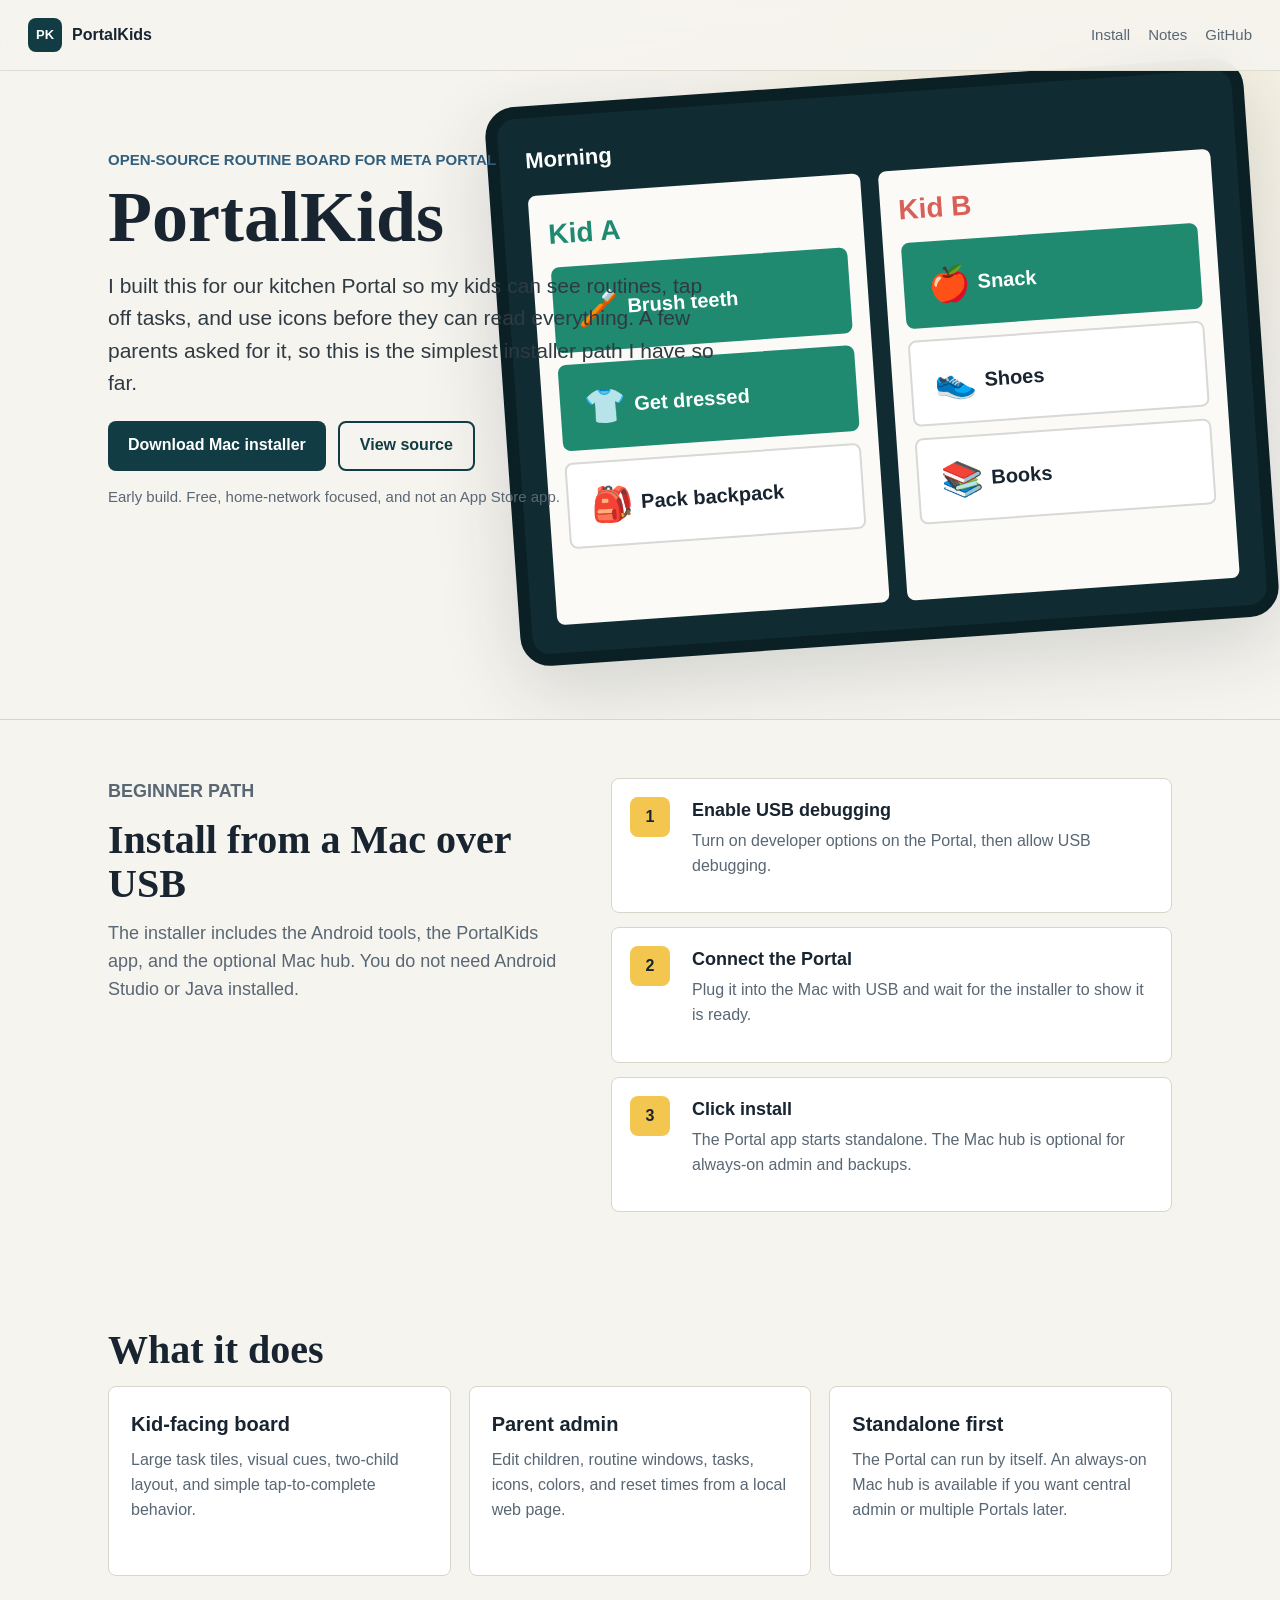
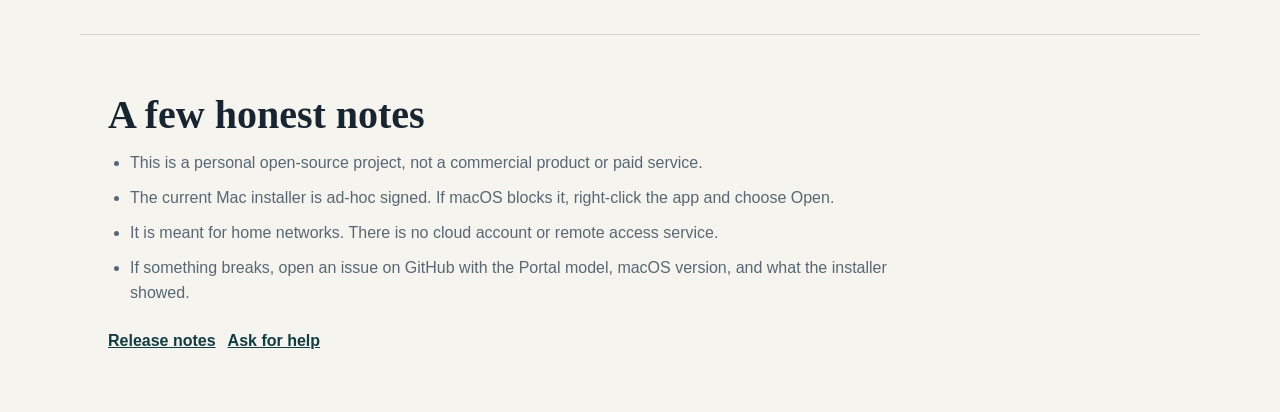
==== docs/index.html @ aeb98698 "Add public landing page and release packaging" ====
<!doctype html>
<html lang="en">
  <head>
    <meta charset="utf-8">
    <meta name="viewport" content="width=device-width, initial-scale=1">
    <title>PortalKids</title>
    <meta name="description" content="A simple routine board for Meta Portal devices, with a Mac installer for non-technical families.">
    <meta property="og:title" content="PortalKids">
    <meta property="og:description" content="A small open-source routine board for Meta Portal devices.">
    <meta property="og:type" content="website">
    <meta property="og:url" content="https://davidedicillo.github.io/PortalKids/">
    <link rel="stylesheet" href="styles.css">
  </head>
  <body>
    <header class="site-header" aria-label="PortalKids">
      <a class="brand" href="#top" aria-label="PortalKids home">
        <span class="brand-mark" aria-hidden="true">PK</span>
        <span>PortalKids</span>
      </a>
      <nav aria-label="Main navigation">
        <a href="#install">Install</a>
        <a href="#questions">Notes</a>
        <a href="https://github.com/davidedicillo/PortalKids">GitHub</a>
      </nav>
    </header>

    <main id="top">
      <section class="hero" aria-labelledby="hero-title">
        <div class="routine-scene" aria-hidden="true">
          <div class="portal-frame">
            <div class="portal-topbar">
              <span>Morning</span>
            </div>
            <div class="kid-board">
              <div class="kid-column kid-a">
                <div class="kid-name">Kid A</div>
                <div class="task done"><span>🪥</span><strong>Brush teeth</strong></div>
                <div class="task done"><span>👕</span><strong>Get dressed</strong></div>
                <div class="task"><span>🎒</span><strong>Pack backpack</strong></div>
              </div>
              <div class="kid-column kid-b">
                <div class="kid-name">Kid B</div>
                <div class="task done"><span>🍎</span><strong>Snack</strong></div>
                <div class="task"><span>👟</span><strong>Shoes</strong></div>
                <div class="task"><span>📚</span><strong>Books</strong></div>
              </div>
            </div>
          </div>
        </div>

        <div class="hero-copy">
          <p class="eyebrow">Open-source routine board for Meta Portal</p>
          <h1 id="hero-title">PortalKids</h1>
          <p class="lede">
            I built this for our kitchen Portal so my kids can see routines, tap off tasks, and use icons before they can read everything.
            A few parents asked for it, so this is the simplest installer path I have so far.
          </p>
          <div class="hero-actions" aria-label="Download and source links">
            <a class="button primary" href="https://github.com/davidedicillo/PortalKids/releases/latest/download/PortalKids-Installer-Mac.zip">Download Mac installer</a>
            <a class="button secondary" href="https://github.com/davidedicillo/PortalKids">View source</a>
          </div>
          <p class="small-note">Early build. Free, home-network focused, and not an App Store app.</p>
        </div>
      </section>

      <section class="download-panel" id="install" aria-labelledby="install-title">
        <div>
          <p class="eyebrow">Beginner path</p>
          <h2 id="install-title">Install from a Mac over USB</h2>
          <p>
            The installer includes the Android tools, the PortalKids app, and the optional Mac hub. You do not need Android Studio or Java installed.
          </p>
        </div>
        <ol class="steps">
          <li>
            <span class="step-icon">1</span>
            <div>
              <strong>Enable USB debugging</strong>
              <p>Turn on developer options on the Portal, then allow USB debugging.</p>
            </div>
          </li>
          <li>
            <span class="step-icon">2</span>
            <div>
              <strong>Connect the Portal</strong>
              <p>Plug it into the Mac with USB and wait for the installer to show it is ready.</p>
            </div>
          </li>
          <li>
            <span class="step-icon">3</span>
            <div>
              <strong>Click install</strong>
              <p>The Portal app starts standalone. The Mac hub is optional for always-on admin and backups.</p>
            </div>
          </li>
        </ol>
      </section>

      <section class="plain-section" aria-labelledby="what-title">
        <h2 id="what-title">What it does</h2>
        <div class="feature-grid">
          <article>
            <h3>Kid-facing board</h3>
            <p>Large task tiles, visual cues, two-child layout, and simple tap-to-complete behavior.</p>
          </article>
          <article>
            <h3>Parent admin</h3>
            <p>Edit children, routine windows, tasks, icons, colors, and reset times from a local web page.</p>
          </article>
          <article>
            <h3>Standalone first</h3>
            <p>The Portal can run by itself. An always-on Mac hub is available if you want central admin or multiple Portals later.</p>
          </article>
        </div>
      </section>

      <section class="note-section" id="questions" aria-labelledby="notes-title">
        <h2 id="notes-title">A few honest notes</h2>
        <ul>
          <li>This is a personal open-source project, not a commercial product or paid service.</li>
          <li>The current Mac installer is ad-hoc signed. If macOS blocks it, right-click the app and choose Open.</li>
          <li>It is meant for home networks. There is no cloud account or remote access service.</li>
          <li>If something breaks, open an issue on GitHub with the Portal model, macOS version, and what the installer showed.</li>
        </ul>
        <div class="footer-actions">
          <a class="text-link" href="https://github.com/davidedicillo/PortalKids/releases/latest">Release notes</a>
          <a class="text-link" href="https://github.com/davidedicillo/PortalKids/issues">Ask for help</a>
        </div>
      </section>
    </main>
  </body>
</html>
---- docs/styles.css ----
:root {
  color-scheme: light;
  --ink: #182430;
  --muted: #596774;
  --paper: #f6f4ee;
  --surface: #ffffff;
  --line: #d9d5ca;
  --teal: #1f8a70;
  --deep-teal: #113c43;
  --coral: #d95f59;
  --blue: #315f7d;
  --yellow: #f3c74f;
  --shadow: 0 24px 80px rgba(24, 36, 48, 0.16);
}

* {
  box-sizing: border-box;
}

html {
  scroll-behavior: smooth;
}

body {
  margin: 0;
  background: var(--paper);
  color: var(--ink);
  font-family: Avenir Next, Avenir, Trebuchet MS, sans-serif;
  line-height: 1.55;
}

a {
  color: inherit;
}

.site-header {
  position: fixed;
  z-index: 20;
  top: 0;
  left: 0;
  right: 0;
  display: flex;
  align-items: center;
  justify-content: space-between;
  gap: 24px;
  padding: 18px 28px;
  background: rgba(246, 244, 238, 0.92);
  border-bottom: 1px solid rgba(217, 213, 202, 0.78);
  backdrop-filter: blur(16px);
}

.brand,
nav {
  display: flex;
  align-items: center;
}

.brand {
  gap: 10px;
  text-decoration: none;
  font-weight: 800;
}

.brand-mark {
  display: grid;
  width: 34px;
  height: 34px;
  place-items: center;
  border-radius: 8px;
  background: var(--deep-teal);
  color: white;
  font-size: 13px;
}

nav {
  gap: 18px;
  color: var(--muted);
  font-size: 15px;
}

nav a {
  text-decoration: none;
}

nav a:hover {
  color: var(--ink);
}

.hero {
  position: relative;
  min-height: 720px;
  overflow: hidden;
  padding: 148px 28px 72px;
  border-bottom: 1px solid var(--line);
  background:
    linear-gradient(90deg, rgba(246, 244, 238, 0.96), rgba(246, 244, 238, 0.78) 52%, rgba(246, 244, 238, 0.28)),
    radial-gradient(circle at 80% 10%, rgba(243, 199, 79, 0.22), transparent 34%),
    var(--paper);
}

.routine-scene {
  position: absolute;
  inset: 82px 18px auto auto;
  width: min(760px, 64vw);
  height: 560px;
  transform: rotate(-4deg);
  pointer-events: none;
}

.portal-frame {
  height: 100%;
  padding: 26px;
  background: #102c32;
  border: 12px solid #0b2024;
  border-radius: 30px;
  box-shadow: var(--shadow);
}

.portal-topbar {
  display: flex;
  justify-content: space-between;
  color: white;
  font-weight: 800;
  font-size: 22px;
  margin-bottom: 18px;
}

.kid-board {
  display: grid;
  grid-template-columns: 1fr 1fr;
  gap: 18px;
  height: calc(100% - 54px);
}

.kid-column {
  display: flex;
  flex-direction: column;
  gap: 12px;
  min-width: 0;
  padding: 18px;
  background: #fbfaf7;
  border-radius: 8px;
}

.kid-name {
  font-size: 28px;
  font-weight: 900;
}

.kid-a .kid-name {
  color: var(--teal);
}

.kid-b .kid-name {
  color: var(--coral);
}

.task {
  display: grid;
  grid-template-columns: 58px 1fr;
  align-items: center;
  min-height: 86px;
  padding: 10px 14px;
  border: 2px solid #d7d9d6;
  border-radius: 8px;
  background: white;
  font-size: 20px;
}

.task span {
  font-size: 34px;
  text-align: center;
}

.task.done {
  background: var(--teal);
  border-color: var(--teal);
  color: white;
}

.hero-copy,
.download-panel,
.plain-section,
.note-section {
  position: relative;
  z-index: 2;
  max-width: 1120px;
  margin: 0 auto;
}

.hero-copy {
  max-width: 650px;
  margin-left: max(28px, calc((100vw - 1120px) / 2));
}

.eyebrow {
  margin: 0 0 12px;
  color: var(--blue);
  font-size: 15px;
  font-weight: 900;
  text-transform: uppercase;
}

h1,
h2,
h3,
p {
  margin-top: 0;
}

h1 {
  margin-bottom: 18px;
  font-family: Georgia, Charter, Cambria, serif;
  font-size: 72px;
  line-height: 0.95;
  font-weight: 700;
}

h2 {
  margin-bottom: 14px;
  font-family: Georgia, Charter, Cambria, serif;
  font-size: 40px;
  line-height: 1.1;
}

h3 {
  margin-bottom: 8px;
  font-size: 20px;
}

.lede {
  max-width: 620px;
  color: #2f3a43;
  font-size: 21px;
}

.small-note {
  margin: 14px 0 0;
  color: var(--muted);
  font-size: 15px;
}

.hero-actions,
.footer-actions {
  display: flex;
  flex-wrap: wrap;
  gap: 12px;
  align-items: center;
}

.button {
  display: inline-flex;
  align-items: center;
  min-height: 50px;
  padding: 0 20px;
  border-radius: 8px;
  font-weight: 800;
  text-decoration: none;
}

.button.primary {
  background: var(--deep-teal);
  color: white;
}

.button.primary:hover {
  background: #0d3036;
}

.button.secondary {
  border: 2px solid var(--deep-teal);
  color: var(--deep-teal);
}

.button.secondary:hover {
  background: rgba(17, 60, 67, 0.08);
}

.download-panel {
  display: grid;
  grid-template-columns: 0.9fr 1.1fr;
  gap: 44px;
  padding: 58px 28px;
}

.download-panel > div > p,
.plain-section > p {
  color: var(--muted);
  font-size: 18px;
}

.steps {
  display: grid;
  gap: 14px;
  margin: 0;
  padding: 0;
  list-style: none;
}

.steps li {
  display: grid;
  grid-template-columns: 48px 1fr;
  gap: 14px;
  align-items: start;
  min-height: 112px;
  padding: 18px;
  background: var(--surface);
  border: 1px solid var(--line);
  border-radius: 8px;
}

.step-icon {
  display: grid;
  width: 40px;
  height: 40px;
  place-items: center;
  border-radius: 8px;
  background: var(--yellow);
  color: var(--ink);
  font-weight: 900;
}

.steps strong {
  display: block;
  margin-bottom: 4px;
  font-size: 18px;
}

.steps p,
.feature-grid p,
.note-section li {
  color: var(--muted);
}

.plain-section,
.note-section {
  padding: 58px 28px;
}

.feature-grid {
  display: grid;
  grid-template-columns: repeat(3, minmax(0, 1fr));
  gap: 18px;
}

.feature-grid article {
  min-height: 190px;
  padding: 22px;
  background: var(--surface);
  border: 1px solid var(--line);
  border-radius: 8px;
}

.note-section {
  border-top: 1px solid var(--line);
}

.note-section ul {
  max-width: 820px;
  margin: 0 0 24px;
  padding-left: 22px;
}

.note-section li + li {
  margin-top: 10px;
}

.text-link {
  color: var(--deep-teal);
  font-weight: 800;
}

@media (max-width: 920px) {
  .site-header {
    align-items: flex-start;
    flex-direction: column;
    gap: 10px;
  }

  .hero {
    min-height: 780px;
    padding-top: 146px;
    background:
      linear-gradient(180deg, rgba(246, 244, 238, 0.98), rgba(246, 244, 238, 0.88) 56%, rgba(246, 244, 238, 0.48)),
      var(--paper);
  }

  .routine-scene {
    inset: auto -90px 28px auto;
    width: 720px;
    height: 420px;
    opacity: 0.72;
  }

  .hero-copy {
    margin: 0 auto;
  }

  h1 {
    font-size: 56px;
  }

  h2 {
    font-size: 34px;
  }

  .download-panel,
  .feature-grid {
    grid-template-columns: 1fr;
  }
}

@media (max-width: 560px) {
  .site-header {
    position: static;
  }

  nav {
    width: 100%;
    justify-content: space-between;
  }

  .hero {
    min-height: 720px;
    padding: 42px 20px 46px;
  }

  .routine-scene {
    right: -160px;
    bottom: 8px;
    width: 640px;
    height: 360px;
    opacity: 0.46;
  }

  .portal-frame {
    padding: 18px;
    border-width: 8px;
  }

  .portal-topbar {
    font-size: 18px;
  }

  .kid-column {
    padding: 12px;
  }

  .task {
    grid-template-columns: 44px 1fr;
    min-height: 68px;
    font-size: 17px;
  }

  .task span {
    font-size: 26px;
  }

  h1 {
    font-size: 46px;
  }

  .lede {
    font-size: 18px;
  }

  .hero-actions,
  .button {
    width: 100%;
  }

  .button {
    justify-content: center;
  }

  .download-panel,
  .plain-section,
  .note-section {
    padding: 44px 20px;
  }
}
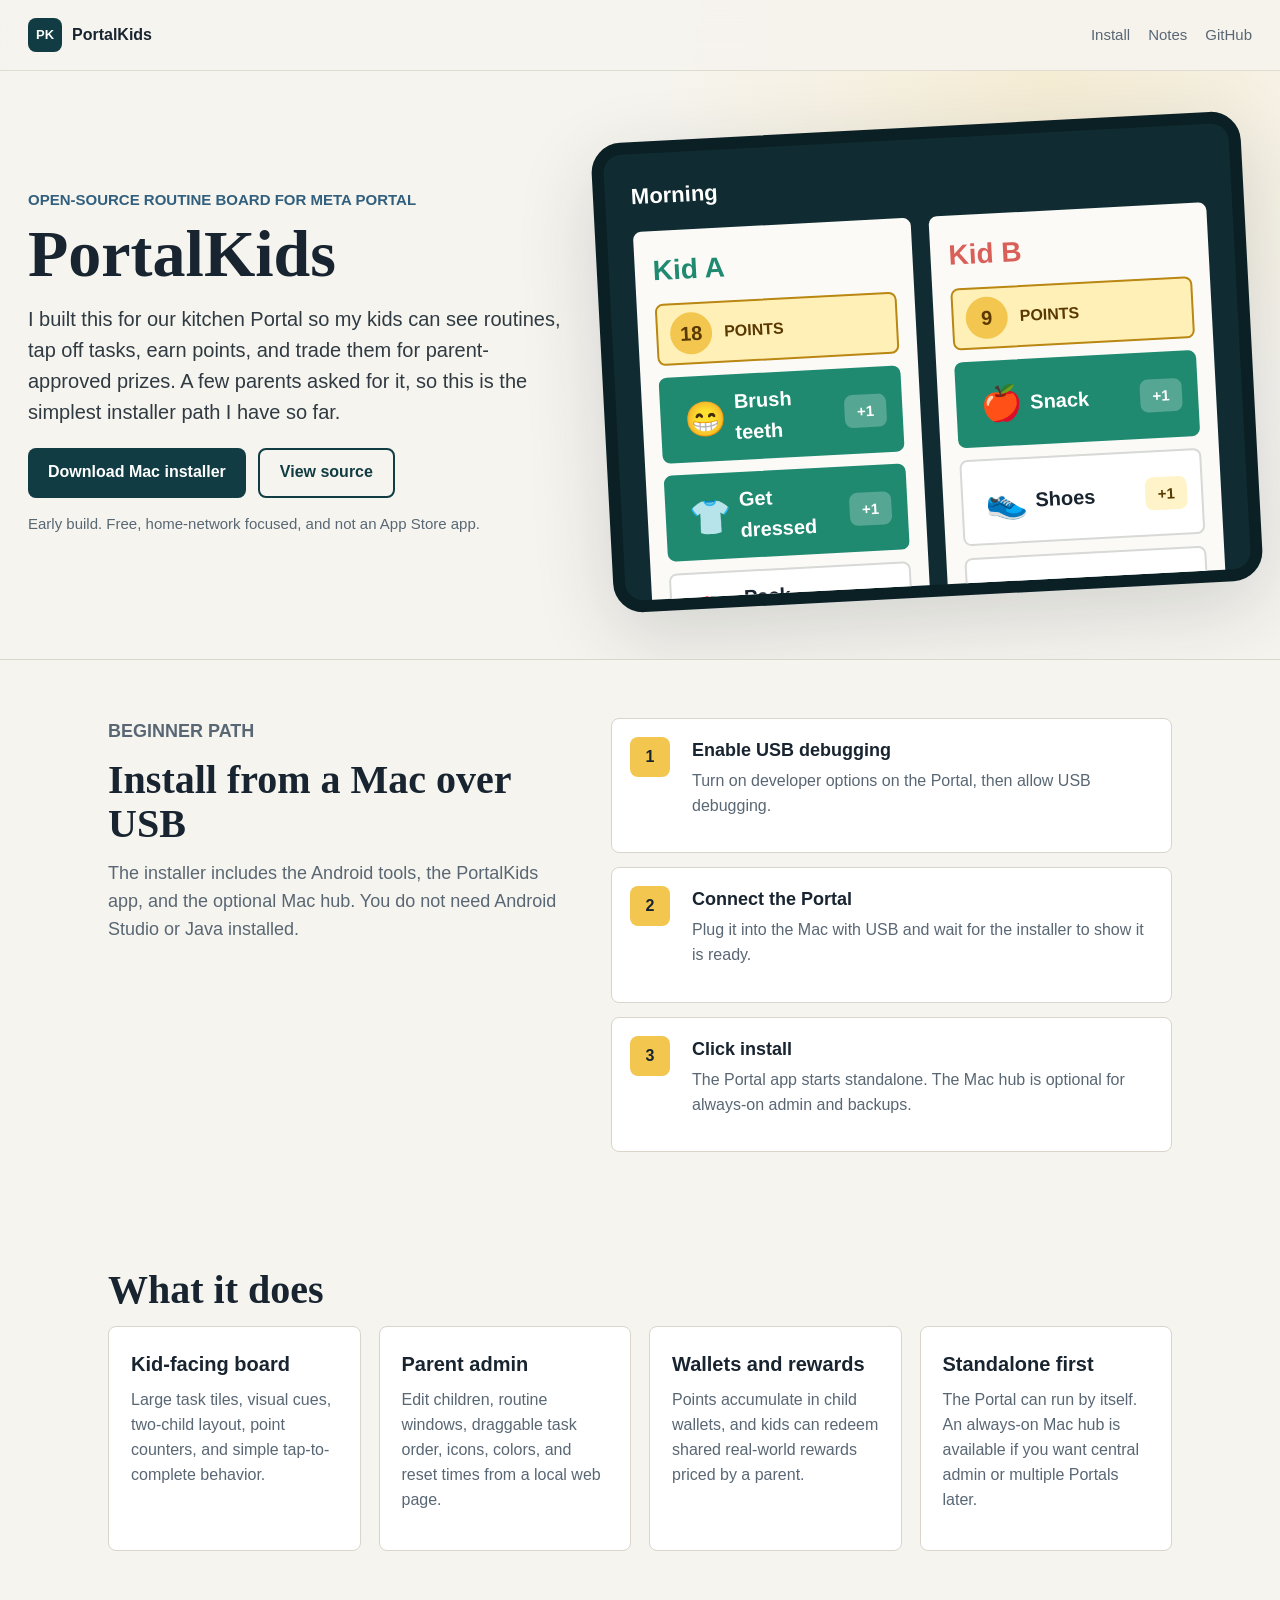
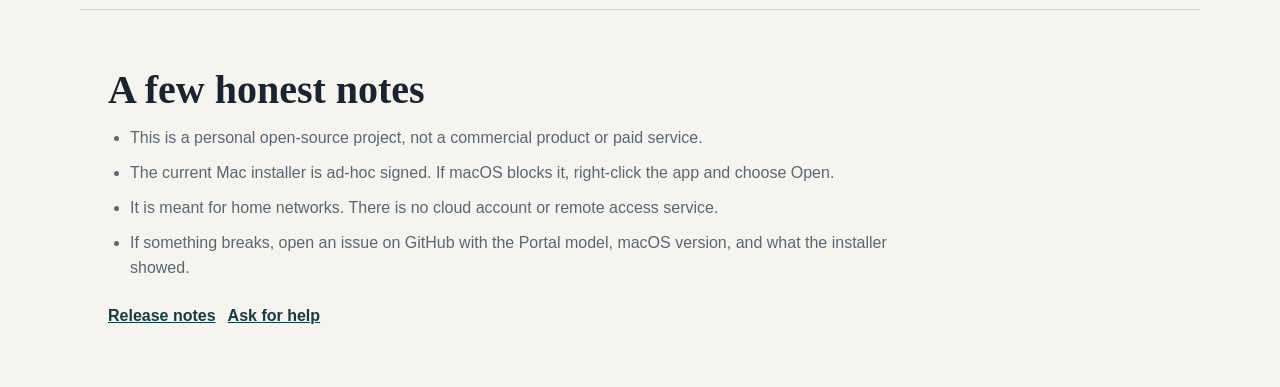
==== commit 1f7b5b4a: "Add wallets rewards and task ordering" ====
--- a/docs/index.html
+++ b/docs/index.html
@@ -4,9 +4,9 @@
     <meta charset="utf-8">
     <meta name="viewport" content="width=device-width, initial-scale=1">
     <title>PortalKids</title>
-    <meta name="description" content="A simple routine board for Meta Portal devices, with a Mac installer for non-technical families.">
+    <meta name="description" content="A routine board for Meta Portal devices with persistent kid point wallets, rewards, and a Mac installer for non-technical families.">
     <meta property="og:title" content="PortalKids">
-    <meta property="og:description" content="A small open-source routine board for Meta Portal devices.">
+    <meta property="og:description" content="A small open-source routine board for Meta Portal devices with kid point wallets and rewards.">
     <meta property="og:type" content="website">
     <meta property="og:url" content="https://davidedicillo.github.io/PortalKids/">
     <link rel="stylesheet" href="styles.css">
@@ -34,15 +34,17 @@
             <div class="kid-board">
               <div class="kid-column kid-a">
                 <div class="kid-name">Kid A</div>
-                <div class="task done"><span>🪥</span><strong>Brush teeth</strong></div>
-                <div class="task done"><span>👕</span><strong>Get dressed</strong></div>
-                <div class="task"><span>🎒</span><strong>Pack backpack</strong></div>
+                <div class="wallet-pill"><span>18</span><strong>points</strong></div>
+                <div class="task done"><span>😁</span><strong>Brush teeth</strong><small>+1</small></div>
+                <div class="task done"><span>👕</span><strong>Get dressed</strong><small>+1</small></div>
+                <div class="task"><span>🎒</span><strong>Pack backpack</strong><small>+2</small></div>
               </div>
               <div class="kid-column kid-b">
                 <div class="kid-name">Kid B</div>
-                <div class="task done"><span>🍎</span><strong>Snack</strong></div>
-                <div class="task"><span>👟</span><strong>Shoes</strong></div>
-                <div class="task"><span>📚</span><strong>Books</strong></div>
+                <div class="wallet-pill"><span>9</span><strong>points</strong></div>
+                <div class="task done"><span>🍎</span><strong>Snack</strong><small>+1</small></div>
+                <div class="task"><span>👟</span><strong>Shoes</strong><small>+1</small></div>
+                <div class="task repeat"><span>📚</span><strong>Books</strong><small>- 2 +</small></div>
               </div>
             </div>
           </div>
@@ -52,7 +54,7 @@
           <p class="eyebrow">Open-source routine board for Meta Portal</p>
           <h1 id="hero-title">PortalKids</h1>
           <p class="lede">
-            I built this for our kitchen Portal so my kids can see routines, tap off tasks, and use icons before they can read everything.
+            I built this for our kitchen Portal so my kids can see routines, tap off tasks, earn points, and trade them for parent-approved prizes.
             A few parents asked for it, so this is the simplest installer path I have so far.
           </p>
           <div class="hero-actions" aria-label="Download and source links">
@@ -101,11 +103,15 @@
         <div class="feature-grid">
           <article>
             <h3>Kid-facing board</h3>
-            <p>Large task tiles, visual cues, two-child layout, and simple tap-to-complete behavior.</p>
+            <p>Large task tiles, visual cues, two-child layout, point counters, and simple tap-to-complete behavior.</p>
           </article>
           <article>
             <h3>Parent admin</h3>
-            <p>Edit children, routine windows, tasks, icons, colors, and reset times from a local web page.</p>
+            <p>Edit children, routine windows, draggable task order, icons, colors, and reset times from a local web page.</p>
+          </article>
+          <article>
+            <h3>Wallets and rewards</h3>
+            <p>Points accumulate in child wallets, and kids can redeem shared real-world rewards priced by a parent.</p>
           </article>
           <article>
             <h3>Standalone first</h3>
--- a/docs/styles.css
+++ b/docs/styles.css
@@ -23,6 +23,7 @@
 
 body {
   margin: 0;
+  overflow-x: hidden;
   background: var(--paper);
   color: var(--ink);
   font-family: Avenir Next, Avenir, Trebuchet MS, sans-serif;
@@ -100,7 +101,8 @@
 
 .routine-scene {
   position: absolute;
-  inset: 82px 18px auto auto;
+  inset: 82px 42px auto auto;
+  min-width: 0;
   width: min(760px, 64vw);
   height: 560px;
   transform: rotate(-4deg);
@@ -109,6 +111,7 @@
 
 .portal-frame {
   height: 100%;
+  overflow: hidden;
   padding: 26px;
   background: #102c32;
   border: 12px solid #0b2024;
@@ -147,6 +150,34 @@
   font-weight: 900;
 }
 
+.wallet-pill {
+  display: grid;
+  grid-template-columns: 54px 1fr;
+  align-items: center;
+  min-height: 54px;
+  padding: 8px 12px;
+  border: 2px solid #b98712;
+  border-radius: 8px;
+  background: #fff0b8;
+  color: #5a3900;
+}
+
+.wallet-pill span {
+  display: grid;
+  width: 42px;
+  height: 42px;
+  place-items: center;
+  border-radius: 999px;
+  background: var(--yellow);
+  font-size: 20px;
+  font-weight: 900;
+}
+
+.wallet-pill strong {
+  font-size: 16px;
+  text-transform: uppercase;
+}
+
 .kid-a .kid-name {
   color: var(--teal);
 }
@@ -157,7 +188,7 @@
 
 .task {
   display: grid;
-  grid-template-columns: 58px 1fr;
+  grid-template-columns: 58px 1fr auto;
   align-items: center;
   min-height: 86px;
   padding: 10px 14px;
@@ -172,10 +203,38 @@
   text-align: center;
 }
 
+.task strong {
+  min-width: 0;
+  overflow-wrap: normal;
+  word-break: normal;
+}
+
+.task small {
+  min-width: 42px;
+  padding: 5px 8px;
+  border-radius: 8px;
+  background: #fff4c9;
+  color: #5a3900;
+  font-size: 15px;
+  font-weight: 900;
+  text-align: center;
+}
+
 .task.done {
   background: var(--teal);
   border-color: var(--teal);
   color: white;
+}
+
+.task.done small {
+  background: rgba(255, 255, 255, 0.24);
+  color: white;
+}
+
+.task.repeat small {
+  min-width: 70px;
+  background: #e8f5ef;
+  color: var(--deep-teal);
 }
 
 .hero-copy,
@@ -190,6 +249,7 @@
 
 .hero-copy {
   max-width: 650px;
+  min-width: 0;
   margin-left: max(28px, calc((100vw - 1120px) / 2));
 }
 
@@ -339,7 +399,7 @@
 
 .feature-grid {
   display: grid;
-  grid-template-columns: repeat(3, minmax(0, 1fr));
+  grid-template-columns: repeat(4, minmax(0, 1fr));
   gap: 18px;
 }
 
@@ -370,44 +430,124 @@
   font-weight: 800;
 }
 
+@media (min-width: 1281px) and (max-width: 1920px) {
+  .hero {
+    display: grid;
+    grid-template-columns: minmax(0, 600px) minmax(560px, 760px);
+    gap: clamp(34px, 3vw, 48px);
+    justify-content: center;
+    align-items: center;
+    min-height: 700px;
+    padding: 122px 28px 58px;
+    background:
+      radial-gradient(circle at 82% 12%, rgba(243, 199, 79, 0.16), transparent 32%),
+      var(--paper);
+  }
+
+  .routine-scene {
+    position: relative;
+    inset: auto;
+    z-index: 1;
+    grid-column: 2;
+    grid-row: 1;
+    width: 100%;
+    height: clamp(500px, 29vw, 540px);
+    transform: rotate(-3deg);
+  }
+
+  .hero-copy {
+    grid-column: 1;
+    grid-row: 1;
+    margin: 0;
+  }
+}
+
+@media (max-width: 1280px) {
+  .hero {
+    display: grid;
+    grid-template-columns: minmax(0, 620px) minmax(420px, 650px);
+    gap: 36px;
+    justify-content: center;
+    align-items: center;
+    min-height: 660px;
+    padding: 122px 28px 58px;
+    background:
+      radial-gradient(circle at 82% 12%, rgba(243, 199, 79, 0.16), transparent 32%),
+      var(--paper);
+  }
+
+  .routine-scene {
+    position: relative;
+    inset: auto;
+    z-index: 1;
+    grid-column: 2;
+    grid-row: 1;
+    width: 100%;
+    height: 470px;
+    transform: rotate(-3deg);
+  }
+
+  .hero-copy {
+    grid-column: 1;
+    grid-row: 1;
+    margin: 0;
+  }
+
+  h1 {
+    font-size: 66px;
+  }
+
+  .lede {
+    font-size: 20px;
+  }
+}
+
+@media (max-width: 1120px) {
+  .hero {
+    grid-template-columns: minmax(0, 1fr);
+    min-height: auto;
+    padding: 136px 28px 52px;
+    background:
+      radial-gradient(circle at 78% 48%, rgba(243, 199, 79, 0.14), transparent 34%),
+      var(--paper);
+  }
+
+  .routine-scene {
+    grid-column: 1;
+    grid-row: 2;
+    width: min(100%, 700px);
+    height: 390px;
+    margin: 28px auto 0;
+    opacity: 1;
+    transform: rotate(-2deg);
+  }
+
+  .hero-copy {
+    grid-column: 1;
+    grid-row: 1;
+    margin: 0 auto;
+  }
+
+  h1 {
+    font-size: 56px;
+  }
+
+  h2 {
+    font-size: 34px;
+  }
+
+  .download-panel,
+  .feature-grid {
+    grid-template-columns: 1fr;
+  }
+}
+
 @media (max-width: 920px) {
   .site-header {
     align-items: flex-start;
     flex-direction: column;
     gap: 10px;
   }
-
-  .hero {
-    min-height: 780px;
-    padding-top: 146px;
-    background:
-      linear-gradient(180deg, rgba(246, 244, 238, 0.98), rgba(246, 244, 238, 0.88) 56%, rgba(246, 244, 238, 0.48)),
-      var(--paper);
-  }
-
-  .routine-scene {
-    inset: auto -90px 28px auto;
-    width: 720px;
-    height: 420px;
-    opacity: 0.72;
-  }
-
-  .hero-copy {
-    margin: 0 auto;
-  }
-
-  h1 {
-    font-size: 56px;
-  }
-
-  h2 {
-    font-size: 34px;
-  }
-
-  .download-panel,
-  .feature-grid {
-    grid-template-columns: 1fr;
-  }
 }
 
 @media (max-width: 560px) {
@@ -416,57 +556,114 @@
   }
 
   nav {
-    width: 100%;
+    width: calc(100vw - 40px);
     justify-content: space-between;
+    gap: 10px;
   }
 
   .hero {
-    min-height: 720px;
+    min-height: auto;
     padding: 42px 20px 46px;
+    max-width: 100vw;
   }
 
   .routine-scene {
-    right: -160px;
-    bottom: 8px;
-    width: 640px;
-    height: 360px;
-    opacity: 0.46;
+    width: calc(100vw - 72px);
+    max-width: 360px;
+    height: 326px;
+    margin: 26px auto 0;
+    opacity: 1;
+    transform: rotate(-1deg);
+  }
+
+  .hero-copy {
+    width: calc(100vw - 40px);
+    max-width: calc(100vw - 40px);
+    min-width: 0;
+    margin: 0;
   }
 
   .portal-frame {
     padding: 18px;
     border-width: 8px;
+    border-radius: 24px;
   }
 
   .portal-topbar {
     font-size: 18px;
+    margin-bottom: 12px;
+  }
+
+  .kid-board {
+    grid-template-columns: 1fr;
+    height: calc(100% - 42px);
+  }
+
+  .kid-column.kid-b {
+    display: none;
   }
 
   .kid-column {
-    padding: 12px;
+    padding: 16px;
+  }
+
+  .kid-column .task:last-child {
+    display: none;
+  }
+
+  .kid-name {
+    font-size: 30px;
+    line-height: 1.05;
   }
 
   .task {
-    grid-template-columns: 44px 1fr;
-    min-height: 68px;
-    font-size: 17px;
+    grid-template-columns: 52px minmax(0, 1fr) auto;
+    min-height: 72px;
+    padding: 10px 14px;
+    font-size: 20px;
+    min-width: 0;
+  }
+
+  .task strong {
+    min-width: 0;
+    overflow: hidden;
+    text-overflow: ellipsis;
+    white-space: nowrap;
   }
 
   .task span {
-    font-size: 26px;
+    font-size: 30px;
+  }
+
+  .task small {
+    min-width: 36px;
+    padding: 4px 7px;
+    font-size: 13px;
   }
 
   h1 {
-    font-size: 46px;
+    font-size: 44px;
+  }
+
+  .eyebrow {
+    font-size: 13px;
+    overflow-wrap: break-word;
+  }
+
+  h2 {
+    font-size: 31px;
+    overflow-wrap: break-word;
   }
 
   .lede {
+    max-width: calc(100vw - 40px);
     font-size: 18px;
   }
 
   .hero-actions,
   .button {
-    width: 100%;
+    width: calc(100vw - 40px);
+    max-width: calc(100vw - 40px);
   }
 
   .button {
@@ -476,6 +673,44 @@
   .download-panel,
   .plain-section,
   .note-section {
+    max-width: 100vw;
+    overflow: hidden;
     padding: 44px 20px;
   }
 }
+
+@media (max-width: 360px) {
+  .routine-scene {
+    width: 100%;
+    height: 304px;
+  }
+
+  .portal-frame {
+    padding: 14px;
+  }
+
+  .portal-topbar {
+    margin-bottom: 10px;
+    font-size: 16px;
+  }
+
+  .kid-column {
+    gap: 10px;
+    padding: 14px;
+  }
+
+  .kid-name {
+    font-size: 27px;
+  }
+
+  .task {
+    grid-template-columns: 44px minmax(0, 1fr) auto;
+    min-height: 64px;
+    padding: 8px 12px;
+    font-size: 18px;
+  }
+
+  .task span {
+    font-size: 26px;
+  }
+}
